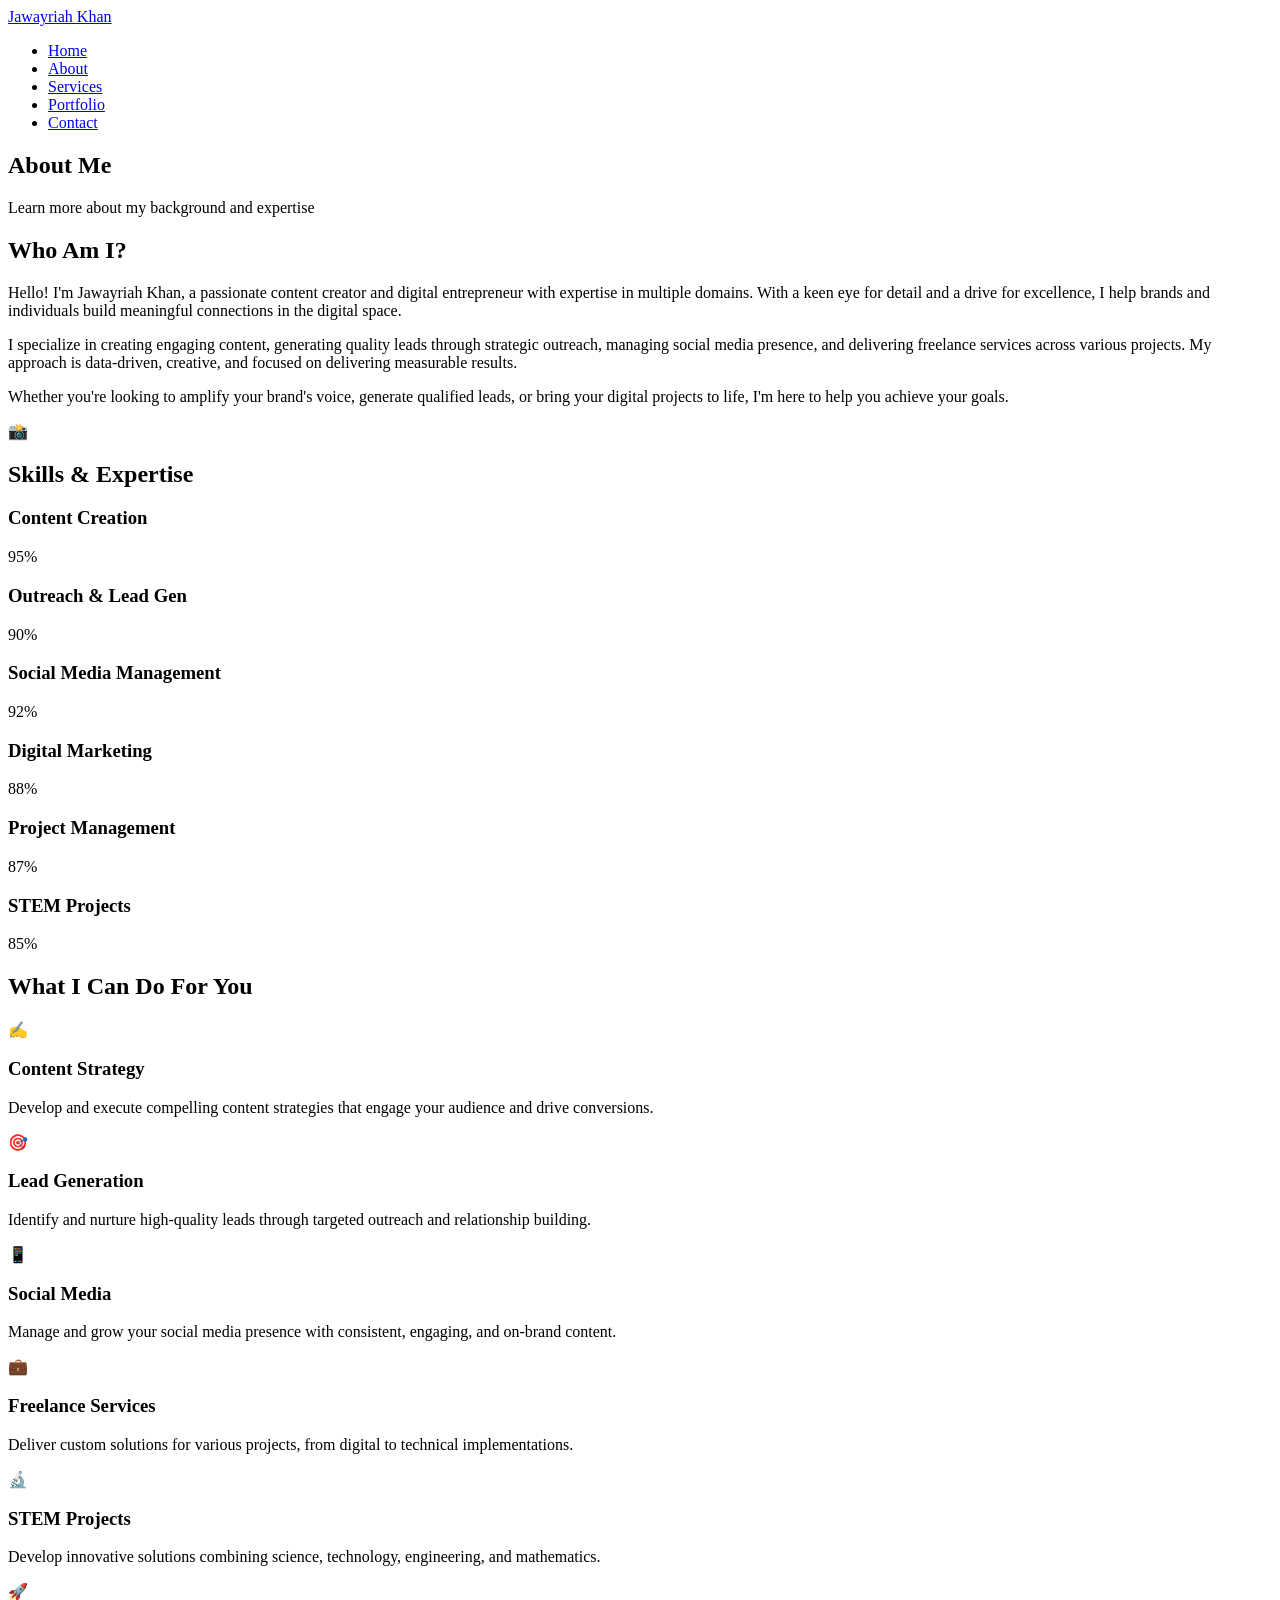
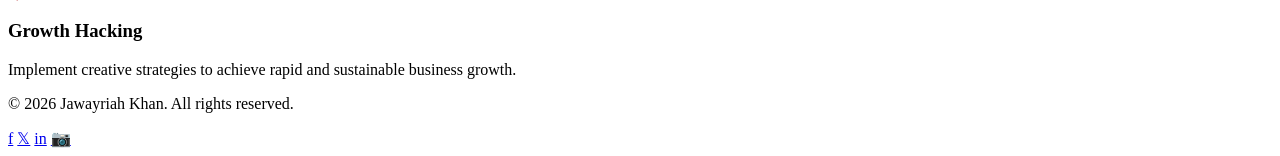
==== about.html @ d054ebfe "Add files via upload" ====
<!DOCTYPE html>
<html lang="en">
<head>
    <meta charset="UTF-8">
    <meta name="viewport" content="width=device-width, initial-scale=1.0">
    <meta name="description" content="About Jawayriah Khan - Learn more about my background and skills">
    <title>About - Jawayriah Khan</title>
    <link href="https://fonts.googleapis.com/css2?family=Poppins:wght@300;400;600;700&family=Playfair+Display:wght@700&display=swap" rel="stylesheet">
    <link rel="stylesheet" href="css/style.css">
</head>
<body>
    <!-- Navigation Bar -->
    <nav class="navbar">
        <div class="nav-container">
            <div class="nav-logo">
                <a href="index.html">Jawayriah Khan</a>
            </div>
            <ul class="nav-menu">
                <li class="nav-item"><a href="index.html" class="nav-link">Home</a></li>
                <li class="nav-item"><a href="about.html" class="nav-link">About</a></li>
                <li class="nav-item"><a href="services.html" class="nav-link">Services</a></li>
                <li class="nav-item"><a href="portfolio.html" class="nav-link">Portfolio</a></li>
                <li class="nav-item"><a href="contact.html" class="nav-link">Contact</a></li>
            </ul>
            <div class="hamburger">
                <span></span>
                <span></span>
                <span></span>
            </div>
        </div>
    </nav>

    <!-- Page Title Section -->
    <section class="page-title">
        <h1>About Me</h1>
        <p>Learn more about my background and expertise</p>
    </section>

    <!-- About Content Section -->
    <section class="about-section">
        <div class="container">
            <!-- Bio Section -->
            <div class="about-bio">
                <div class="bio-text">
                    <h2>Who Am I?</h2>
                    <p>Hello! I'm Jawayriah Khan, a passionate content creator and digital entrepreneur with expertise in multiple domains. With a keen eye for detail and a drive for excellence, I help brands and individuals build meaningful connections in the digital space.</p>
                    <p>I specialize in creating engaging content, generating quality leads through strategic outreach, managing social media presence, and delivering freelance services across various projects. My approach is data-driven, creative, and focused on delivering measurable results.</p>
                    <p>Whether you're looking to amplify your brand's voice, generate qualified leads, or bring your digital projects to life, I'm here to help you achieve your goals.</p>
                </div>
                <div class="bio-image">
                    <div class="image-placeholder">📸</div>
                </div>
            </div>

            <!-- Skills Section -->
            <div class="skills-section">
                <h2>Skills & Expertise</h2>
                <div class="skills-grid">
                    <div class="skill-item">
                        <h3>Content Creation</h3>
                        <div class="skill-bar">
                            <div class="skill-progress" style="width: 95%"></div>
                        </div>
                        <span class="skill-level">95%</span>
                    </div>
                    <div class="skill-item">
                        <h3>Outreach & Lead Gen</h3>
                        <div class="skill-bar">
                            <div class="skill-progress" style="width: 90%"></div>
                        </div>
                        <span class="skill-level">90%</span>
                    </div>
                    <div class="skill-item">
                        <h3>Social Media Management</h3>
                        <div class="skill-bar">
                            <div class="skill-progress" style="width: 92%"></div>
                        </div>
                        <span class="skill-level">92%</span>
                    </div>
                    <div class="skill-item">
                        <h3>Digital Marketing</h3>
                        <div class="skill-bar">
                            <div class="skill-progress" style="width: 88%"></div>
                        </div>
                        <span class="skill-level">88%</span>
                    </div>
                    <div class="skill-item">
                        <h3>Project Management</h3>
                        <div class="skill-bar">
                            <div class="skill-progress" style="width: 87%"></div>
                        </div>
                        <span class="skill-level">87%</span>
                    </div>
                    <div class="skill-item">
                        <h3>STEM Projects</h3>
                        <div class="skill-bar">
                            <div class="skill-progress" style="width: 85%"></div>
                        </div>
                        <span class="skill-level">85%</span>
                    </div>
                </div>
            </div>

            <!-- Expertise Areas -->
            <div class="expertise-areas">
                <h2>What I Can Do For You</h2>
                <div class="expertise-grid">
                    <div class="expertise-card">
                        <div class="expertise-icon">✍️</div>
                        <h3>Content Strategy</h3>
                        <p>Develop and execute compelling content strategies that engage your audience and drive conversions.</p>
                    </div>
                    <div class="expertise-card">
                        <div class="expertise-icon">🎯</div>
                        <h3>Lead Generation</h3>
                        <p>Identify and nurture high-quality leads through targeted outreach and relationship building.</p>
                    </div>
                    <div class="expertise-card">
                        <div class="expertise-icon">📱</div>
                        <h3>Social Media</h3>
                        <p>Manage and grow your social media presence with consistent, engaging, and on-brand content.</p>
                    </div>
                    <div class="expertise-card">
                        <div class="expertise-icon">💼</div>
                        <h3>Freelance Services</h3>
                        <p>Deliver custom solutions for various projects, from digital to technical implementations.</p>
                    </div>
                    <div class="expertise-card">
                        <div class="expertise-icon">🔬</div>
                        <h3>STEM Projects</h3>
                        <p>Develop innovative solutions combining science, technology, engineering, and mathematics.</p>
                    </div>
                    <div class="expertise-card">
                        <div class="expertise-icon">🚀</div>
                        <h3>Growth Hacking</h3>
                        <p>Implement creative strategies to achieve rapid and sustainable business growth.</p>
                    </div>
                </div>
            </div>
        </div>
    </section>

    <!-- Footer -->
    <footer class="footer">
        <div class="footer-container">
            <div class="footer-content">
                <p>&copy; 2026 Jawayriah Khan. All rights reserved.</p>
                <div class="social-links">
                    <a href="#" class="social-icon" title="Facebook">f</a>
                    <a href="#" class="social-icon" title="Twitter">𝕏</a>
                    <a href="#" class="social-icon" title="LinkedIn">in</a>
                    <a href="#" class="social-icon" title="Instagram">📷</a>
                </div>
            </div>
        </div>
    </footer>

    <script src="js/script.js"></script>
</body>
</html>
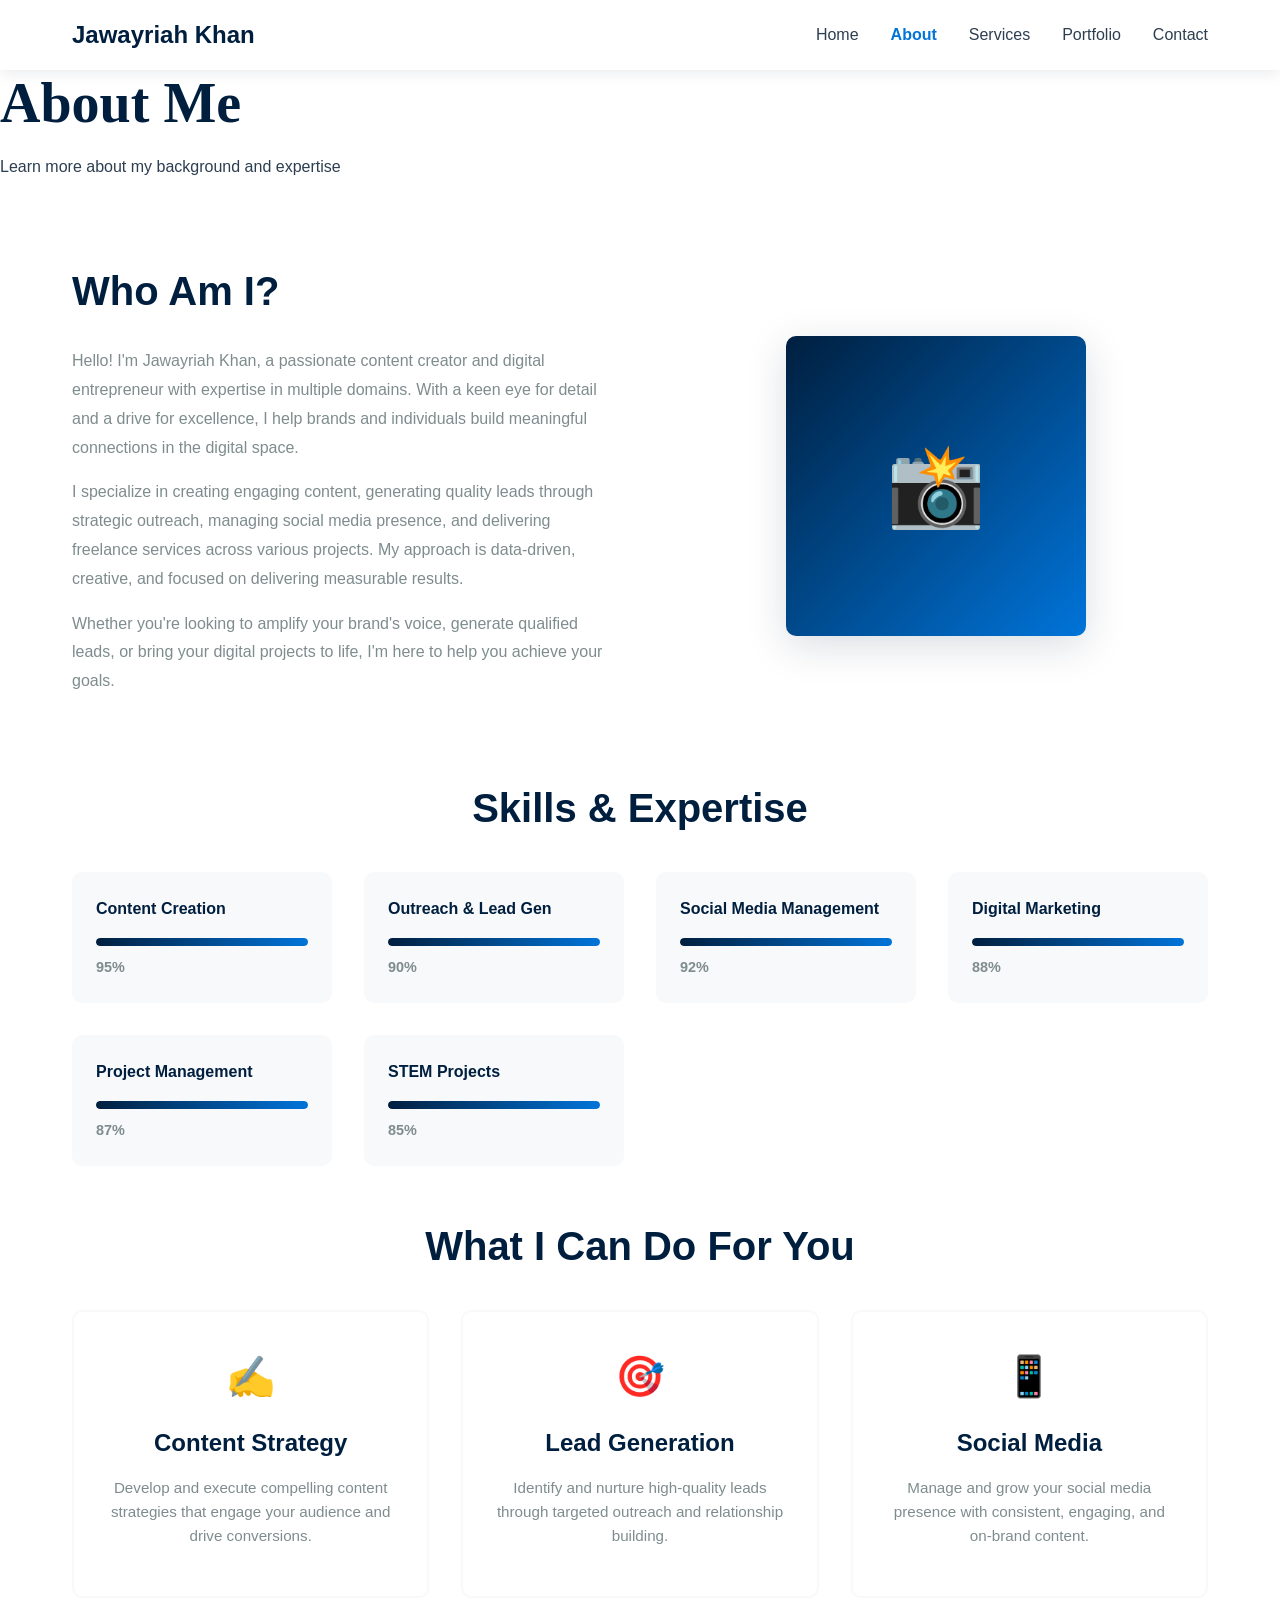
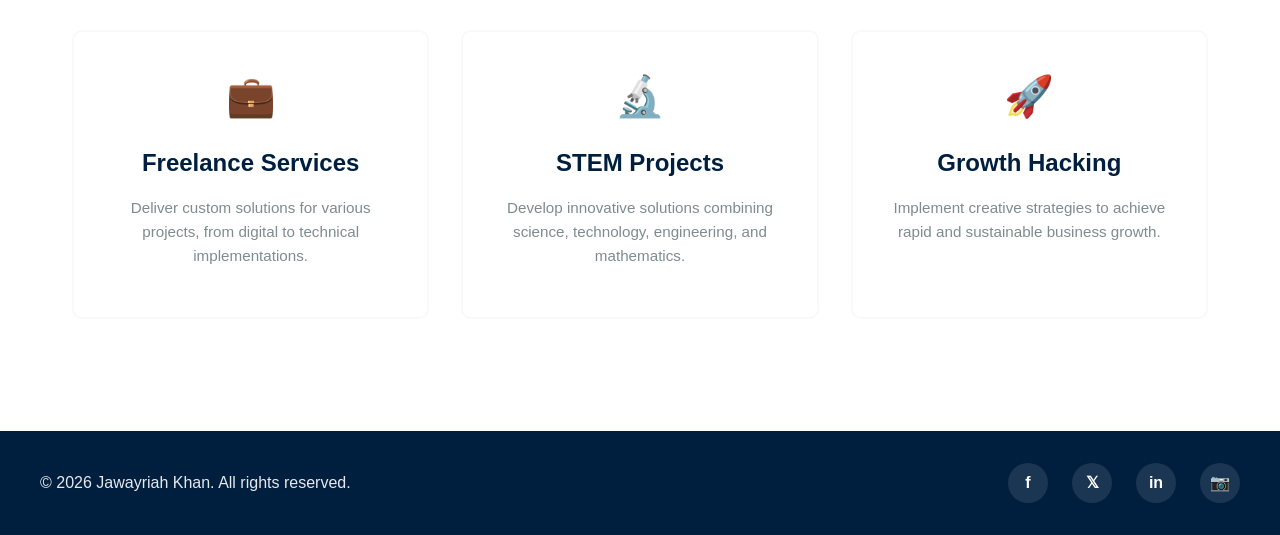
==== commit bb631dd8: "Update about.html" ====
--- a/about.html
+++ b/about.html
@@ -6,7 +6,7 @@
     <meta name="description" content="About Jawayriah Khan - Learn more about my background and skills">
     <title>About - Jawayriah Khan</title>
     <link href="https://fonts.googleapis.com/css2?family=Poppins:wght@300;400;600;700&family=Playfair+Display:wght@700&display=swap" rel="stylesheet">
-    <link rel="stylesheet" href="css/style.css">
+    <link rel="stylesheet" href="style.css">
 </head>
 <body>
     <!-- Navigation Bar -->
@@ -155,6 +155,6 @@
         </div>
     </footer>
 
-    <script src="js/script.js"></script>
+    <script src="script.js"></script>
 </body>
 </html>
--- a/style.css
+++ b/style.css
@@ -0,0 +1,1340 @@
+/* ======================================
+   GLOBAL STYLES & VARIABLES
+   ====================================== */
+
+:root {
+    --primary-color: #001f3f;      /* Navy Blue */
+    --secondary-color: #0074D9;    /* Bright Blue */
+    --text-dark: #2c3e50;          /* Dark Gray */
+    --text-light: #7f8c8d;         /* Light Gray */
+    --bg-light: #f8f9fa;           /* Off White */
+    --bg-white: #ffffff;
+    --accent-color: #0074D9;
+    --transition: all 0.3s ease;
+    --shadow: 0 2px 15px rgba(0, 31, 63, 0.1);
+    --shadow-lg: 0 10px 40px rgba(0, 31, 63, 0.15);
+}
+
+* {
+    margin: 0;
+    padding: 0;
+    box-sizing: border-box;
+}
+
+html {
+    scroll-behavior: smooth;
+}
+
+body {
+    font-family: 'Poppins', sans-serif;
+    line-height: 1.6;
+    color: var(--text-dark);
+    background-color: var(--bg-white);
+    overflow-x: hidden;
+}
+
+/* ======================================
+   TYPOGRAPHY
+   ====================================== */
+
+h1, h2, h3, h4, h5, h6 {
+    font-weight: 600;
+    color: var(--primary-color);
+    margin-bottom: 1rem;
+}
+
+h1 {
+    font-family: 'Playfair Display', serif;
+    font-size: 3.5rem;
+    font-weight: 700;
+    line-height: 1.2;
+}
+
+h2 {
+    font-size: 2.5rem;
+    margin-bottom: 1.5rem;
+}
+
+h3 {
+    font-size: 1.5rem;
+    margin-bottom: 0.8rem;
+}
+
+p {
+    color: var(--text-dark);
+    margin-bottom: 1rem;
+}
+
+a {
+    text-decoration: none;
+    color: var(--primary-color);
+    transition: var(--transition);
+}
+
+/* ======================================
+   CONTAINER & UTILITIES
+   ====================================== */
+
+.container {
+    max-width: 1200px;
+    margin: 0 auto;
+    padding: 0 2rem;
+}
+
+.section-title {
+    text-align: center;
+    margin-bottom: 3rem;
+}
+
+/* ======================================
+   NAVIGATION BAR
+   ====================================== */
+
+.navbar {
+    background-color: var(--bg-white);
+    box-shadow: var(--shadow);
+    position: sticky;
+    top: 0;
+    z-index: 1000;
+}
+
+.nav-container {
+    display: flex;
+    justify-content: space-between;
+    align-items: center;
+    padding: 1rem 2rem;
+    max-width: 1200px;
+    margin: 0 auto;
+}
+
+.nav-logo a {
+    font-size: 1.5rem;
+    font-weight: 700;
+    color: var(--primary-color);
+    transition: var(--transition);
+}
+
+.nav-logo a:hover {
+    color: var(--accent-color);
+    transform: scale(1.05);
+}
+
+.nav-menu {
+    display: flex;
+    list-style: none;
+    gap: 2rem;
+    align-items: center;
+}
+
+.nav-link {
+    color: var(--text-dark);
+    font-weight: 500;
+    transition: var(--transition);
+    position: relative;
+}
+
+.nav-link:hover {
+    color: var(--accent-color);
+}
+
+.nav-link::after {
+    content: '';
+    position: absolute;
+    bottom: -5px;
+    left: 0;
+    width: 0;
+    height: 2px;
+    background-color: var(--accent-color);
+    transition: width 0.3s ease;
+}
+
+.nav-link:hover::after {
+    width: 100%;
+}
+
+/* Hamburger Menu */
+.hamburger {
+    display: none;
+    flex-direction: column;
+    cursor: pointer;
+    gap: 5px;
+}
+
+.hamburger span {
+    width: 25px;
+    height: 3px;
+    background-color: var(--primary-color);
+    border-radius: 2px;
+    transition: var(--transition);
+}
+
+.hamburger.active span:nth-child(1) {
+    transform: rotate(45deg) translate(10px, 10px);
+}
+
+.hamburger.active span:nth-child(2) {
+    opacity: 0;
+}
+
+.hamburger.active span:nth-child(3) {
+    transform: rotate(-45deg) translate(8px, -8px);
+}
+
+/* ======================================
+   HERO SECTION
+   ====================================== */
+
+.hero {
+    min-height: 100vh;
+    display: flex;
+    align-items: center;
+    justify-content: center;
+    background: linear-gradient(135deg, var(--primary-color) 0%, var(--accent-color) 100%);
+    color: var(--bg-white);
+    position: relative;
+    overflow: hidden;
+}
+
+.hero-background {
+    position: absolute;
+    width: 300px;
+    height: 300px;
+    background-color: rgba(255, 255, 255, 0.1);
+    border-radius: 50%;
+    top: -100px;
+    right: -100px;
+    animation: float 6s ease-in-out infinite;
+}
+
+.hero-content {
+    position: relative;
+    z-index: 2;
+    text-align: center;
+    padding: 2rem;
+    animation: slideInUp 0.8s ease-out;
+}
+
+.hero-title {
+    font-size: 4.5rem;
+    margin-bottom: 1rem;
+    color: var(--bg-white);
+    text-shadow: 2px 2px 4px rgba(0, 0, 0, 0.2);
+}
+
+.hero-tagline {
+    font-size: 1.8rem;
+    margin-bottom: 1rem;
+    color: rgba(255, 255, 255, 0.9);
+    font-weight: 300;
+}
+
+.hero-subtitle {
+    font-size: 1.2rem;
+    color: rgba(255, 255, 255, 0.8);
+    margin-bottom: 2rem;
+}
+
+.cta-button {
+    display: inline-block;
+    background-color: var(--bg-white);
+    color: var(--primary-color);
+    padding: 0.8rem 2.5rem;
+    border-radius: 50px;
+    font-weight: 600;
+    transition: var(--transition);
+    cursor: pointer;
+    border: none;
+    font-size: 1rem;
+    box-shadow: 0 4px 15px rgba(0, 0, 0, 0.2);
+    margin-top: 1rem;
+}
+
+.cta-button:hover {
+    transform: translateY(-3px);
+    box-shadow: 0 6px 20px rgba(0, 0, 0, 0.3);
+    background-color: var(--bg-light);
+}
+
+.feature-section,
+.portfolio-carousel-section,
+.testimonial-section {
+    padding: 4rem 2rem;
+    background-color: var(--bg-light);
+}
+
+.feature-grid,
+.testimonial-grid {
+    display: grid;
+    grid-template-columns: repeat(3, minmax(220px, 1fr));
+    gap: 2rem;
+}
+
+.feature-card,
+.testimonial-card,
+.carousel-card {
+    background-color: var(--bg-white);
+    border-radius: 20px;
+    padding: 2rem;
+    box-shadow: var(--shadow);
+    transition: var(--transition);
+}
+
+.feature-card:hover,
+.testimonial-card:hover,
+.carousel-card:hover {
+    transform: translateY(-8px);
+    box-shadow: var(--shadow-lg);
+}
+
+.feature-icon,
+.carousel-icon {
+    display: inline-flex;
+    width: 60px;
+    height: 60px;
+    align-items: center;
+    justify-content: center;
+    border-radius: 50%;
+    background-color: rgba(0, 31, 63, 0.08);
+    font-size: 1.8rem;
+    margin-bottom: 1.5rem;
+}
+
+.feature-card h3,
+.carousel-card h3,
+.testimonial-card h3 {
+    color: var(--primary-color);
+    margin-bottom: 1rem;
+}
+
+.feature-card p,
+.carousel-card p,
+.testimonial-card p {
+    color: var(--text-light);
+    line-height: 1.8;
+}
+
+.carousel {
+    position: relative;
+    margin-top: 2rem;
+}
+
+.carousel-track-container {
+    overflow: hidden;
+    border-radius: 20px;
+}
+
+.carousel-track {
+    display: flex;
+    transition: transform 0.5s ease;
+    list-style: none;
+    padding: 0;
+    margin: 0;
+}
+
+.carousel-slide {
+    min-width: 100%;
+    padding: 0 0.5rem;
+    box-sizing: border-box;
+}
+
+.carousel-btn {
+    position: absolute;
+    top: 50%;
+    transform: translateY(-50%);
+    width: 50px;
+    height: 50px;
+    border-radius: 50%;
+    border: none;
+    background-color: rgba(255, 255, 255, 0.92);
+    color: var(--primary-color);
+    font-size: 1.6rem;
+    cursor: pointer;
+    box-shadow: var(--shadow);
+    transition: var(--transition);
+    display: flex;
+    align-items: center;
+    justify-content: center;
+    z-index: 2;
+}
+
+.carousel-btn:hover {
+    transform: translateY(-50%) scale(1.05);
+}
+
+.carousel-btn.prev {
+    left: 10px;
+}
+
+.carousel-btn.next {
+    right: 10px;
+}
+
+.carousel-dots {
+    display: flex;
+    justify-content: center;
+    gap: 0.6rem;
+    margin-top: 1.5rem;
+}
+
+.carousel-dot {
+    width: 12px;
+    height: 12px;
+    border-radius: 50%;
+    background-color: #d1d5db;
+    cursor: pointer;
+    transition: var(--transition);
+}
+
+.carousel-dot.active {
+    background-color: var(--accent-color);
+}
+
+.testimonial-card {
+    min-height: 220px;
+}
+
+.testimonial-card span {
+    display: block;
+    margin-top: 1rem;
+    color: var(--accent-color);
+    font-weight: 600;
+}
+
+.about-section {
+    padding: 4rem 2rem;
+    background-color: var(--bg-white);
+}
+
+.about-bio {
+    display: grid;
+    grid-template-columns: 1fr 1fr;
+    gap: 3rem;
+    margin-bottom: 4rem;
+    align-items: center;
+}
+
+.bio-text h2 {
+    color: var(--primary-color);
+    margin-bottom: 1.5rem;
+}
+
+.bio-text p {
+    color: var(--text-light);
+    margin-bottom: 1rem;
+    line-height: 1.8;
+}
+
+.bio-image {
+    display: flex;
+    justify-content: center;
+}
+
+.image-placeholder {
+    width: 300px;
+    height: 300px;
+    background: linear-gradient(135deg, var(--primary-color), var(--accent-color));
+    border-radius: 10px;
+    display: flex;
+    align-items: center;
+    justify-content: center;
+    font-size: 5rem;
+    box-shadow: var(--shadow-lg);
+    animation: float 3s ease-in-out infinite;
+}
+
+/* Skills Section */
+.skills-section {
+    margin: 3rem 0;
+}
+
+.skills-section h2 {
+    text-align: center;
+    margin-bottom: 2rem;
+}
+
+.skills-grid {
+    display: grid;
+    grid-template-columns: repeat(auto-fit, minmax(250px, 1fr));
+    gap: 2rem;
+    margin-bottom: 2rem;
+}
+
+.skill-item {
+    background-color: var(--bg-light);
+    padding: 1.5rem;
+    border-radius: 10px;
+    transition: var(--transition);
+}
+
+.skill-item:hover {
+    box-shadow: var(--shadow-lg);
+    transform: translateY(-5px);
+}
+
+.skill-item h3 {
+    font-size: 1rem;
+    margin-bottom: 1rem;
+    color: var(--primary-color);
+}
+
+.skill-bar {
+    height: 8px;
+    background-color: #e0e0e0;
+    border-radius: 10px;
+    overflow: hidden;
+    margin-bottom: 0.5rem;
+}
+
+.skill-progress {
+    height: 100%;
+    background: linear-gradient(90deg, var(--primary-color), var(--accent-color));
+    border-radius: 10px;
+    animation: progressFill 1.5s ease-out;
+}
+
+.skill-level {
+    font-size: 0.9rem;
+    color: var(--text-light);
+    font-weight: 600;
+}
+
+/* Expertise Areas */
+.expertise-areas {
+    margin: 3rem 0;
+}
+
+.expertise-areas h2 {
+    text-align: center;
+    margin-bottom: 2rem;
+}
+
+.expertise-grid {
+    display: grid;
+    grid-template-columns: repeat(auto-fit, minmax(280px, 1fr));
+    gap: 2rem;
+}
+
+.expertise-card {
+    background-color: var(--bg-white);
+    border: 2px solid var(--bg-light);
+    padding: 2rem;
+    border-radius: 10px;
+    text-align: center;
+    transition: var(--transition);
+}
+
+.expertise-card:hover {
+    border-color: var(--accent-color);
+    box-shadow: var(--shadow-lg);
+    transform: translateY(-10px);
+}
+
+.expertise-icon {
+    font-size: 2.5rem;
+    margin-bottom: 1rem;
+}
+
+.expertise-card h3 {
+    color: var(--primary-color);
+    margin-bottom: 0.8rem;
+}
+
+.expertise-card p {
+    color: var(--text-light);
+    font-size: 0.95rem;
+}
+
+/* ======================================
+   SERVICES SECTION
+   ====================================== */
+
+.services-section {
+    padding: 4rem 2rem;
+    background-color: var(--bg-light);
+}
+
+.services-grid {
+    display: grid;
+    grid-template-columns: repeat(auto-fit, minmax(300px, 1fr));
+    gap: 2rem;
+    margin-bottom: 3rem;
+}
+
+.service-card {
+    background-color: var(--bg-white);
+    padding: 2rem;
+    border-radius: 10px;
+    box-shadow: var(--shadow);
+    transition: var(--transition);
+    border-top: 4px solid transparent;
+    border-top-color: var(--accent-color);
+}
+
+.service-card:hover {
+    transform: translateY(-10px);
+    box-shadow: var(--shadow-lg);
+}
+
+.service-icon {
+    font-size: 2.5rem;
+    margin-bottom: 1rem;
+    display: inline-block;
+}
+
+.service-card h3 {
+    color: var(--primary-color);
+    margin-bottom: 1rem;
+}
+
+.service-card p {
+    color: var(--text-light);
+    margin-bottom: 1.5rem;
+    font-size: 0.95rem;
+}
+
+.service-features {
+    list-style: none;
+    margin-bottom: 1.5rem;
+}
+
+.service-features li {
+    color: var(--text-light);
+    padding: 0.5rem 0;
+    padding-left: 1.5rem;
+    position: relative;
+}
+
+.service-features li:before {
+    content: '✓';
+    position: absolute;
+    left: 0;
+    color: var(--accent-color);
+    font-weight: bold;
+}
+
+.service-link {
+    display: inline-block;
+    color: var(--accent-color);
+    font-weight: 600;
+    padding: 0.5rem 1rem;
+    border: 2px solid var(--accent-color);
+    border-radius: 25px;
+    transition: var(--transition);
+}
+
+.service-link:hover {
+    background-color: var(--accent-color);
+    color: var(--bg-white);
+}
+
+.service-info {
+    text-align: center;
+    padding: 3rem 2rem;
+    background-color: var(--bg-white);
+    border-radius: 10px;
+}
+
+.service-info h2 {
+    color: var(--primary-color);
+}
+
+.service-info p {
+    color: var(--text-light);
+    font-size: 1.1rem;
+    margin-bottom: 1.5rem;
+}
+
+/* ======================================
+   PORTFOLIO SECTION
+   ====================================== */
+
+.portfolio-section {
+    padding: 4rem 2rem;
+    background-color: var(--bg-white);
+}
+
+.portfolio-grid {
+    display: grid;
+    grid-template-columns: repeat(auto-fit, minmax(300px, 1fr));
+    gap: 2rem;
+    margin-bottom: 3rem;
+}
+
+.portfolio-card {
+    background-color: var(--bg-white);
+    border-radius: 10px;
+    overflow: hidden;
+    box-shadow: var(--shadow);
+    transition: var(--transition);
+}
+
+.portfolio-card:hover {
+    transform: translateY(-10px);
+    box-shadow: var(--shadow-lg);
+}
+
+.project-image {
+    height: 250px;
+    background: linear-gradient(135deg, var(--primary-color), var(--accent-color));
+    display: flex;
+    align-items: center;
+    justify-content: center;
+    overflow: hidden;
+}
+
+.project-image .image-placeholder {
+    width: 100%;
+    height: 100%;
+    background: linear-gradient(135deg, var(--primary-color), var(--accent-color));
+    border-radius: 0;
+    font-size: 4rem;
+    animation: none;
+    margin: 0;
+}
+
+.portfolio-card:hover .project-image {
+    animation: zoomImage 0.5s ease-out;
+}
+
+.project-content {
+    padding: 2rem;
+}
+
+.project-content h3 {
+    color: var(--primary-color);
+    margin-bottom: 1rem;
+}
+
+.project-content p {
+    color: var(--text-light);
+    margin-bottom: 1rem;
+    font-size: 0.95rem;
+}
+
+.project-tags {
+    display: flex;
+    gap: 0.5rem;
+    margin-bottom: 1rem;
+    flex-wrap: wrap;
+}
+
+.tag {
+    background-color: var(--bg-light);
+    color: var(--accent-color);
+    padding: 0.3rem 0.8rem;
+    border-radius: 20px;
+    font-size: 0.8rem;
+    font-weight: 600;
+}
+
+.project-button {
+    display: inline-block;
+    background-color: var(--accent-color);
+    color: var(--bg-white);
+    padding: 0.6rem 1.5rem;
+    border-radius: 25px;
+    font-weight: 600;
+    transition: var(--transition);
+}
+
+.project-button:hover {
+    background-color: var(--primary-color);
+    transform: translateX(3px);
+}
+
+.portfolio-cta {
+    text-align: center;
+    padding: 3rem 2rem;
+    background-color: var(--bg-light);
+    border-radius: 10px;
+}
+
+.portfolio-cta h2 {
+    color: var(--primary-color);
+    margin-bottom: 1rem;
+}
+
+.portfolio-cta p {
+    color: var(--text-light);
+    margin-bottom: 1.5rem;
+    font-size: 1.1rem;
+}
+
+/* ======================================
+   CONTACT SECTION
+   ====================================== */
+
+.contact-section {
+    padding: 4rem 2rem;
+    background-color: var(--bg-light);
+}
+
+.contact-wrapper {
+    display: grid;
+    grid-template-columns: 1fr 1fr;
+    gap: 3rem;
+    margin-bottom: 3rem;
+}
+
+.contact-form-container {
+    background-color: var(--bg-white);
+    padding: 2.5rem;
+    border-radius: 10px;
+    box-shadow: var(--shadow);
+}
+
+.contact-form-container h2 {
+    color: var(--primary-color);
+    margin-bottom: 1.5rem;
+}
+
+.form-group {
+    margin-bottom: 1.5rem;
+}
+
+.form-group label {
+    display: block;
+    margin-bottom: 0.5rem;
+    color: var(--text-dark);
+    font-weight: 600;
+}
+
+.form-group input,
+.form-group textarea {
+    width: 100%;
+    padding: 0.8rem 1rem;
+    border: 2px solid var(--bg-light);
+    border-radius: 5px;
+    font-family: 'Poppins', sans-serif;
+    font-size: 1rem;
+    transition: var(--transition);
+}
+
+.form-group input:focus,
+.form-group textarea:focus {
+    outline: none;
+    border-color: var(--accent-color);
+    box-shadow: 0 0 10px rgba(0, 116, 217, 0.2);
+}
+
+.submit-button {
+    width: 100%;
+    padding: 1rem;
+    background-color: var(--accent-color);
+    color: var(--bg-white);
+    border: none;
+    border-radius: 5px;
+    font-weight: 600;
+    font-size: 1rem;
+    cursor: pointer;
+    transition: var(--transition);
+}
+
+.submit-button:hover {
+    background-color: var(--primary-color);
+    transform: translateY(-2px);
+    box-shadow: var(--shadow-lg);
+}
+
+.form-message {
+    margin-top: 1rem;
+    padding: 1rem;
+    border-radius: 5px;
+    text-align: center;
+    font-weight: 600;
+    display: none;
+}
+
+.form-message.success {
+    display: block;
+    background-color: #d4edda;
+    color: #155724;
+}
+
+.form-message.error {
+    display: block;
+    background-color: #f8d7da;
+    color: #721c24;
+}
+
+/* Contact Info */
+.contact-info-container {
+    background-color: var(--bg-white);
+    padding: 2.5rem;
+    border-radius: 10px;
+    box-shadow: var(--shadow);
+}
+
+.contact-info-container h2 {
+    color: var(--primary-color);
+    margin-bottom: 2rem;
+}
+
+.contact-info-item {
+    display: flex;
+    gap: 1.5rem;
+    margin-bottom: 2rem;
+    padding-bottom: 2rem;
+    border-bottom: 1px solid var(--bg-light);
+    transition: var(--transition);
+}
+
+.contact-info-item:last-child {
+    border-bottom: none;
+    margin-bottom: 0;
+    padding-bottom: 0;
+}
+
+.contact-info-item.highlight {
+    background-color: var(--bg-light);
+    padding: 1.5rem;
+    border-radius: 10px;
+    border-bottom: none;
+}
+
+.info-icon {
+    font-size: 2rem;
+    min-width: 50px;
+    text-align: center;
+}
+
+.info-content h3 {
+    color: var(--primary-color);
+    margin-bottom: 0.5rem;
+    font-size: 1.1rem;
+}
+
+.info-content p {
+    color: var(--text-light);
+    margin-bottom: 0.5rem;
+    font-size: 0.9rem;
+}
+
+.contact-link {
+    color: var(--accent-color);
+    font-weight: 600;
+    transition: var(--transition);
+}
+
+.contact-link:hover {
+    color: var(--primary-color);
+}
+
+.social-contact-links {
+    display: flex;
+    gap: 1rem;
+}
+
+.social-link {
+    display: inline-block;
+    padding: 0.4rem 1rem;
+    background-color: var(--bg-light);
+    color: var(--accent-color);
+    border-radius: 20px;
+    font-weight: 600;
+    font-size: 0.9rem;
+    transition: var(--transition);
+}
+
+.social-link:hover {
+    background-color: var(--accent-color);
+    color: var(--bg-white);
+}
+
+/* Quick Contact */
+.quick-contact {
+    background-color: var(--bg-white);
+    padding: 2.5rem;
+    border-radius: 10px;
+    text-align: center;
+    box-shadow: var(--shadow);
+}
+
+.quick-contact h2 {
+    color: var(--primary-color);
+    margin-bottom: 1.5rem;
+}
+
+.quick-buttons {
+    display: grid;
+    grid-template-columns: repeat(auto-fit, minmax(200px, 1fr));
+    gap: 1rem;
+}
+
+.quick-btn {
+    padding: 1rem 2rem;
+    border-radius: 5px;
+    font-weight: 600;
+    transition: var(--transition);
+    display: inline-block;
+    border: 2px solid transparent;
+}
+
+.quick-btn.whatsapp {
+    background-color: #25D366;
+    color: var(--bg-white);
+}
+
+.quick-btn.whatsapp:hover {
+    background-color: #20ba58;
+    transform: translateY(-3px);
+    box-shadow: var(--shadow-lg);
+}
+
+.quick-btn.email {
+    background-color: var(--accent-color);
+    color: var(--bg-white);
+}
+
+.quick-btn.email:hover {
+    background-color: var(--primary-color);
+    transform: translateY(-3px);
+    box-shadow: var(--shadow-lg);
+}
+
+.quick-btn.phone {
+    background-color: var(--primary-color);
+    color: var(--bg-white);
+}
+
+.quick-btn.phone:hover {
+    background-color: var(--accent-color);
+    transform: translateY(-3px);
+    box-shadow: var(--shadow-lg);
+}
+
+/* ======================================
+   FOOTER
+   ====================================== */
+
+.footer {
+    background-color: var(--primary-color);
+    color: var(--bg-white);
+    padding: 2rem;
+    text-align: center;
+}
+
+.footer-container {
+    max-width: 1200px;
+    margin: 0 auto;
+}
+
+.footer-content {
+    display: flex;
+    justify-content: space-between;
+    align-items: center;
+    flex-wrap: wrap;
+    gap: 1rem;
+}
+
+.footer-content p {
+    color: rgba(255, 255, 255, 0.9);
+    margin: 0;
+}
+
+.social-links {
+    display: flex;
+    gap: 1.5rem;
+}
+
+.social-icon {
+    color: var(--bg-white);
+    font-weight: 600;
+    width: 40px;
+    height: 40px;
+    display: flex;
+    align-items: center;
+    justify-content: center;
+    background-color: rgba(255, 255, 255, 0.1);
+    border-radius: 50%;
+    transition: var(--transition);
+}
+
+.social-icon:hover {
+    background-color: var(--accent-color);
+    transform: translateY(-3px);
+}
+
+/* ======================================
+   ANIMATIONS
+   ====================================== */
+
+@keyframes slideInUp {
+    from {
+        opacity: 0;
+        transform: translateY(30px);
+    }
+    to {
+        opacity: 1;
+        transform: translateY(0);
+    }
+}
+
+@keyframes float {
+    0%, 100% {
+        transform: translateY(0px);
+    }
+    50% {
+        transform: translateY(-20px);
+    }
+}
+
+@keyframes progressFill {
+    from {
+        width: 0;
+    }
+    to {
+        width: 100%;
+    }
+}
+
+@keyframes zoomImage {
+    from {
+        transform: scale(1);
+    }
+    to {
+        transform: scale(1.05);
+    }
+}
+
+@keyframes fadeInUp {
+    from {
+        opacity: 0;
+        transform: translateY(20px);
+    }
+    to {
+        opacity: 1;
+        transform: translateY(0);
+    }
+}
+
+.fade-in {
+    animation: fadeInUp 0.6s ease-out;
+}
+
+/* ======================================
+   RESPONSIVE DESIGN
+   ====================================== */
+
+@media (max-width: 768px) {
+    /* Navigation */
+    .hamburger {
+        display: flex;
+    }
+
+    .nav-menu {
+        position: fixed;
+        left: -100%;
+        top: 70px;
+        flex-direction: column;
+        background-color: var(--bg-white);
+        width: 100%;
+        text-align: center;
+        transition: 0.3s;
+        box-shadow: var(--shadow);
+        gap: 0;
+    }
+
+    .nav-menu.active {
+        left: 0;
+    }
+
+    .nav-item {
+        padding: 1.5rem;
+    }
+
+    /* Hero Section */
+    h1 {
+        font-size: 2.5rem;
+    }
+
+    .hero-title {
+        font-size: 2.5rem;
+    }
+
+    .hero-tagline {
+        font-size: 1.2rem;
+    }
+
+    .hero-subtitle {
+        font-size: 1rem;
+    }
+
+    /* Page Title */
+    .page-title h1 {
+        font-size: 2rem;
+    }
+
+    .page-title p {
+        font-size: 1rem;
+    }
+
+    /* About Section */
+    .about-bio {
+        grid-template-columns: 1fr;
+    }
+
+    .image-placeholder {
+        width: 200px;
+        height: 200px;
+        font-size: 3rem;
+    }
+
+    .skills-grid {
+        grid-template-columns: 1fr;
+    }
+
+    .expertise-grid {
+        grid-template-columns: 1fr;
+    }
+
+    /* Services Section */
+    .services-grid {
+        grid-template-columns: 1fr;
+    }
+
+    /* Portfolio */
+    .portfolio-grid {
+        grid-template-columns: 1fr;
+    }
+
+    .feature-grid,
+    .testimonial-grid {
+        grid-template-columns: 1fr;
+    }
+
+    /* Contact */
+    .contact-wrapper {
+        grid-template-columns: 1fr;
+    }
+
+    .quick-buttons {
+        grid-template-columns: 1fr;
+    }
+
+    /* Footer */
+    .footer-content {
+        flex-direction: column;
+    }
+}
+
+@media (max-width: 480px) {
+    h1 {
+        font-size: 2rem;
+    }
+
+    h2 {
+        font-size: 1.8rem;
+    }
+
+    h3 {
+        font-size: 1.2rem;
+    }
+
+    .container {
+        padding: 0 1rem;
+    }
+
+    .nav-container {
+        padding: 1rem;
+    }
+
+    .hero {
+        min-height: 80vh;
+    }
+
+    .hero-title {
+        font-size: 1.8rem;
+    }
+
+    .hero-tagline {
+        font-size: 1rem;
+    }
+
+    .hero-subtitle {
+        font-size: 0.9rem;
+    }
+
+    .cta-button {
+        padding: 0.7rem 2rem;
+        font-size: 0.9rem;
+    }
+
+    .page-title {
+        padding: 2rem 1rem;
+        margin-top: 60px;
+    }
+
+    .page-title h1 {
+        font-size: 1.5rem;
+    }
+
+    .page-title p {
+        font-size: 0.9rem;
+    }
+
+    .about-section,
+    .services-section,
+    .portfolio-section,
+    .contact-section {
+        padding: 2rem 1rem;
+    }
+
+    .contact-form-container,
+    .contact-info-container,
+    .quick-contact {
+        padding: 1.5rem;
+    }
+
+    .skills-grid {
+        grid-template-columns: 1fr;
+    }
+
+    .social-links {
+        gap: 1rem;
+    }
+
+    .social-icon {
+        width: 35px;
+        height: 35px;
+        font-size: 0.8rem;
+    }
+
+    .footer-content {
+        gap: 0.5rem;
+    }
+}
+
+/* ======================================
+   SCROLL REVEAL
+   ====================================== */
+
+.reveal {
+    opacity: 0;
+    transform: translateY(20px);
+    transition: all 0.6s ease-out;
+}
+
+.reveal.active {
+    opacity: 1;
+    transform: translateY(0);
+}
+
+/* ======================================
+   ACCESSIBILITY
+   ====================================== */
+
+@media (prefers-reduced-motion: reduce) {
+    * {
+        animation-duration: 0.01ms !important;
+        animation-iteration-count: 1 !important;
+        transition-duration: 0.01ms !important;
+    }
+}
+
+/* Smooth scrolling */
+@media (prefers-reduced-motion: no-preference) {
+    html {
+        scroll-behavior: smooth;
+    }
+}
